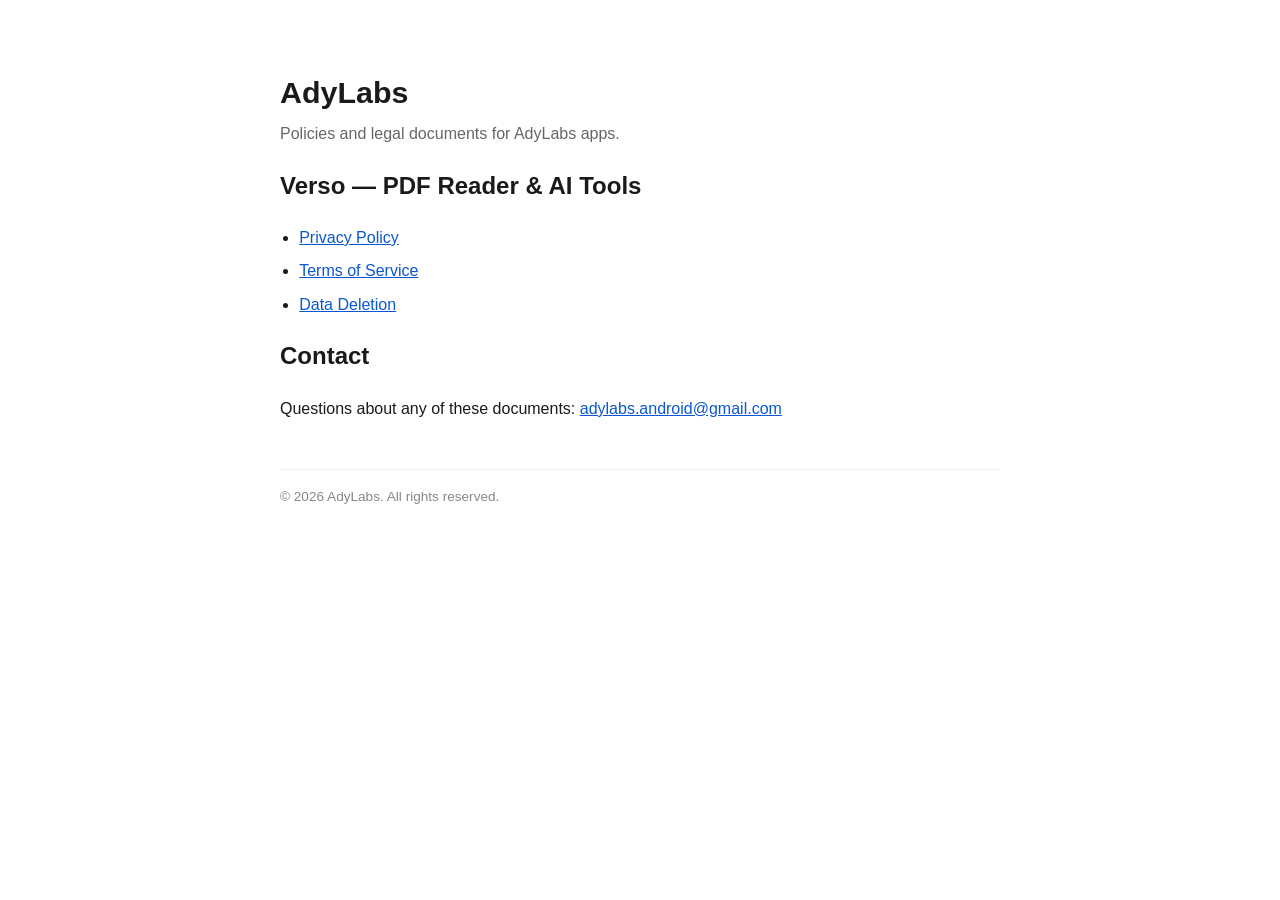
==== index.html @ 7531a104 "Add Verso policies: privacy policy, terms of service, data deletion" ====
<!DOCTYPE html>
<html lang="en">
<head>
<meta charset="utf-8">
<meta name="viewport" content="width=device-width, initial-scale=1">
<title>AdyLabs — Policies</title>
<style>
  body{font-family:-apple-system,BlinkMacSystemFont,"Segoe UI",Roboto,Helvetica,Arial,sans-serif;max-width:720px;margin:0 auto;padding:48px 24px;color:#1a1a1a;line-height:1.6}
  h1{font-size:1.9rem;margin-bottom:.25rem}
  .sub{color:#666;margin-top:0}
  ul{padding-left:1.2rem}
  li{margin:.5rem 0}
  a{color:#0b57d0}
  footer{margin-top:48px;color:#888;font-size:.85rem;border-top:1px solid #eee;padding-top:16px}
</style>
</head>
<body>
<h1>AdyLabs</h1>
<p class="sub">Policies and legal documents for AdyLabs apps.</p>

<h2>Verso — PDF Reader &amp; AI Tools</h2>
<ul>
  <li><a href="privacy-policy.html">Privacy Policy</a></li>
  <li><a href="terms-of-service.html">Terms of Service</a></li>
  <li><a href="data-deletion.html">Data Deletion</a></li>
</ul>

<h2>Contact</h2>
<p>Questions about any of these documents: <a href="mailto:adylabs.android@gmail.com">adylabs.android@gmail.com</a></p>

<footer>© 2026 AdyLabs. All rights reserved.</footer>
</body>
</html>
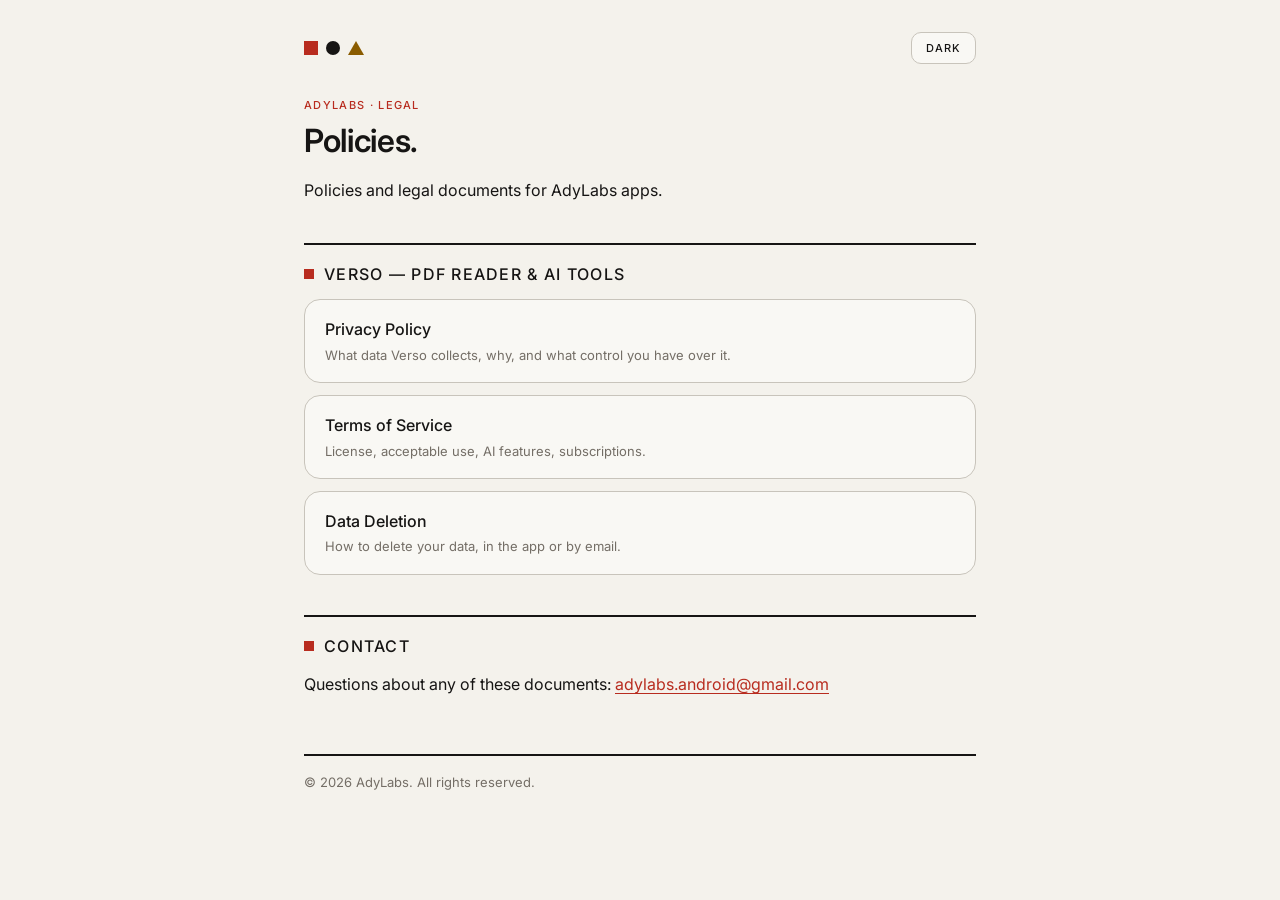
==== commit 8918f3a7: "Restyle policies with Verso Bauhaus theme (light + dark mode)" ====
--- a/index.html
+++ b/index.html
@@ -4,30 +4,44 @@
 <meta charset="utf-8">
 <meta name="viewport" content="width=device-width, initial-scale=1">
 <title>AdyLabs — Policies</title>
-<style>
-  body{font-family:-apple-system,BlinkMacSystemFont,"Segoe UI",Roboto,Helvetica,Arial,sans-serif;max-width:720px;margin:0 auto;padding:48px 24px;color:#1a1a1a;line-height:1.6}
-  h1{font-size:1.9rem;margin-bottom:.25rem}
-  .sub{color:#666;margin-top:0}
-  ul{padding-left:1.2rem}
-  li{margin:.5rem 0}
-  a{color:#0b57d0}
-  footer{margin-top:48px;color:#888;font-size:.85rem;border-top:1px solid #eee;padding-top:16px}
-</style>
+<script>(function(){var t=localStorage.getItem("theme");if(t)document.documentElement.dataset.theme=t})();</script>
+<link rel="preconnect" href="https://fonts.googleapis.com">
+<link rel="preconnect" href="https://fonts.gstatic.com" crossorigin>
+<link href="https://fonts.googleapis.com/css2?family=Inter:wght@400;500;600&display=swap" rel="stylesheet">
+<link rel="stylesheet" href="styles.css">
 </head>
 <body>
-<h1>AdyLabs</h1>
-<p class="sub">Policies and legal documents for AdyLabs apps.</p>
+<div class="page">
+<header class="topbar">
+  <div class="mark" aria-hidden="true"><span class="sq"></span><span class="ci"></span><span class="tri"></span></div>
+  <button class="theme-toggle" id="themeToggle" aria-label="Toggle dark mode">Dark</button>
+</header>
+
+<p class="eyebrow">AdyLabs · Legal</p>
+<h1>Policies.</h1>
+<p>Policies and legal documents for AdyLabs apps.</p>
 
 <h2>Verso — PDF Reader &amp; AI Tools</h2>
-<ul>
-  <li><a href="privacy-policy.html">Privacy Policy</a></li>
-  <li><a href="terms-of-service.html">Terms of Service</a></li>
-  <li><a href="data-deletion.html">Data Deletion</a></li>
+<ul class="doc-list">
+  <li><a href="privacy-policy.html">Privacy Policy
+    <span class="desc">What data Verso collects, why, and what control you have over it.</span></a></li>
+  <li><a href="terms-of-service.html">Terms of Service
+    <span class="desc">License, acceptable use, AI features, subscriptions.</span></a></li>
+  <li><a href="data-deletion.html">Data Deletion
+    <span class="desc">How to delete your data, in the app or by email.</span></a></li>
 </ul>
 
 <h2>Contact</h2>
 <p>Questions about any of these documents: <a href="mailto:adylabs.android@gmail.com">adylabs.android@gmail.com</a></p>
 
-<footer>© 2026 AdyLabs. All rights reserved.</footer>
+<footer><span>© 2026 AdyLabs. All rights reserved.</span></footer>
+</div>
+<script>
+var b=document.getElementById("themeToggle");
+function eff(){var t=document.documentElement.dataset.theme;return t||(matchMedia("(prefers-color-scheme: dark)").matches?"dark":"light")}
+function label(){b.textContent=eff()==="dark"?"Light":"Dark"}
+b.addEventListener("click",function(){var n=eff()==="dark"?"light":"dark";document.documentElement.dataset.theme=n;localStorage.setItem("theme",n);label()});
+label();
+</script>
 </body>
 </html>
--- a/styles.css
+++ b/styles.css
@@ -0,0 +1,256 @@
+/* AdyLabs policies — Bauhaus theme, matching the Verso app design system.
+   Light:  bg #F4F2EC  ink #161514  accent #B82C1F
+   Dark:   bg #141210  ink #E4DFD8  accent #E05040
+   Radii: cards 16, buttons 10, inputs 4. Eyebrows: 11px uppercase, tracked. */
+
+:root {
+  --bg: #F4F2EC;
+  --surface: #F9F8F4;
+  --surface-low: #EEEAE0;
+  --container: #E8E4DA;
+  --ink: #161514;
+  --ink-variant: #4A4640;
+  --muted: #746E66;
+  --outline: #C8C4BB;
+  --accent: #B82C1F;
+  --accent-soft: #F2D5D2;
+  --on-accent: #FFFFFF;
+  --gold: #8A5C00;
+  color-scheme: light;
+}
+
+:root[data-theme="dark"] {
+  --bg: #141210;
+  --surface: #1A1715;
+  --surface-low: #201D1A;
+  --container: #262220;
+  --ink: #E4DFD8;
+  --ink-variant: #9A9088;
+  --muted: #877F76;
+  --outline: #3A3530;
+  --accent: #E05040;
+  --accent-soft: #3A1C18;
+  --on-accent: #141210;
+  --gold: #D3A56A;
+  color-scheme: dark;
+}
+
+@media (prefers-color-scheme: dark) {
+  :root:not([data-theme="light"]) {
+    --bg: #141210;
+    --surface: #1A1715;
+    --surface-low: #201D1A;
+    --container: #262220;
+    --ink: #E4DFD8;
+    --ink-variant: #9A9088;
+    --muted: #877F76;
+    --outline: #3A3530;
+    --accent: #E05040;
+    --accent-soft: #3A1C18;
+    --on-accent: #141210;
+    --gold: #D3A56A;
+    color-scheme: dark;
+  }
+}
+
+* { box-sizing: border-box; }
+
+body {
+  margin: 0;
+  background: var(--bg);
+  color: var(--ink);
+  font-family: "Inter", -apple-system, BlinkMacSystemFont, "Segoe UI", Roboto, Helvetica, Arial, sans-serif;
+  font-size: 16px;
+  line-height: 1.65;
+  -webkit-font-smoothing: antialiased;
+}
+
+.page {
+  max-width: 720px;
+  margin: 0 auto;
+  padding: 32px 24px 48px;
+}
+
+/* ── Header: geometric mark + eyebrow + theme toggle ── */
+
+.topbar {
+  display: flex;
+  align-items: center;
+  justify-content: space-between;
+  margin-bottom: 32px;
+}
+
+.mark {
+  display: inline-flex;
+  align-items: center;
+  gap: 8px;
+}
+.mark .sq {
+  width: 14px; height: 14px;
+  background: var(--accent);
+}
+.mark .ci {
+  width: 14px; height: 14px;
+  border-radius: 999px;
+  background: var(--ink);
+}
+.mark .tri {
+  width: 0; height: 0;
+  border-left: 8px solid transparent;
+  border-right: 8px solid transparent;
+  border-bottom: 14px solid var(--gold);
+}
+
+.theme-toggle {
+  font-family: inherit;
+  font-size: 11px;
+  font-weight: 500;
+  letter-spacing: 0.1em;
+  text-transform: uppercase;
+  color: var(--ink);
+  background: var(--surface);
+  border: 1px solid var(--outline);
+  border-radius: 10px;
+  padding: 8px 14px;
+  cursor: pointer;
+}
+.theme-toggle:hover { background: var(--surface-low); }
+
+/* ── Type scale ── */
+
+.eyebrow {
+  font-size: 11px;
+  font-weight: 500;
+  letter-spacing: 0.12em;
+  text-transform: uppercase;
+  color: var(--accent);
+  margin: 0 0 8px;
+}
+
+h1 {
+  font-size: 32px;
+  line-height: 1.2;
+  font-weight: 600;
+  letter-spacing: -0.01em;
+  margin: 0 0 16px;
+}
+
+h2 {
+  font-size: 16px;
+  font-weight: 500;
+  letter-spacing: 0.08em;
+  text-transform: uppercase;
+  margin: 40px 0 12px;
+  padding-top: 16px;
+  border-top: 2px solid var(--ink);
+  display: flex;
+  align-items: baseline;
+  gap: 10px;
+}
+h2::before {
+  content: "";
+  width: 10px; height: 10px;
+  background: var(--accent);
+  flex: none;
+  align-self: center;
+}
+
+p { margin: 0 0 14px; color: var(--ink); }
+
+a { color: var(--accent); text-decoration-thickness: 1px; text-underline-offset: 3px; }
+a:hover { text-decoration-thickness: 2px; }
+
+ul, ol { padding-left: 1.25rem; margin: 0 0 14px; }
+li { margin: 6px 0; }
+li::marker { color: var(--accent); }
+
+strong { font-weight: 600; }
+
+code {
+  font-family: "GeistMono", ui-monospace, SFMono-Regular, Menlo, Consolas, monospace;
+  font-size: 0.88em;
+  background: var(--surface-low);
+  border: 1px solid var(--outline);
+  border-radius: 4px;
+  padding: 1px 5px;
+}
+
+/* ── Meta card (app: surface card, radius 16, outline) ── */
+
+.meta-card {
+  background: var(--surface);
+  border: 1px solid var(--outline);
+  border-radius: 16px;
+  padding: 16px 20px;
+  margin: 0 0 8px;
+  font-size: 14px;
+  line-height: 1.7;
+  color: var(--ink-variant);
+}
+.meta-card .mono {
+  font-family: "GeistMono", ui-monospace, SFMono-Regular, Menlo, Consolas, monospace;
+  font-size: 13px;
+}
+
+/* ── Tables ── */
+
+table {
+  border-collapse: collapse;
+  width: 100%;
+  font-size: 14px;
+  margin: 0 0 14px;
+  background: var(--surface);
+  border: 1px solid var(--outline);
+}
+th, td {
+  border: 1px solid var(--outline);
+  padding: 10px 12px;
+  text-align: left;
+  vertical-align: top;
+}
+th {
+  background: var(--container);
+  font-size: 11px;
+  font-weight: 500;
+  letter-spacing: 0.1em;
+  text-transform: uppercase;
+  color: var(--ink-variant);
+}
+
+/* ── Link list (index page): app-style list rows ── */
+
+.doc-list { list-style: none; padding: 0; margin: 0 0 14px; }
+.doc-list li { margin: 0 0 12px; }
+.doc-list a {
+  display: block;
+  background: var(--surface);
+  border: 1px solid var(--outline);
+  border-radius: 16px;
+  padding: 16px 20px;
+  text-decoration: none;
+  color: var(--ink);
+  font-weight: 500;
+}
+.doc-list a:hover { background: var(--surface-low); border-color: var(--ink); }
+.doc-list .desc {
+  display: block;
+  font-size: 13px;
+  font-weight: 400;
+  color: var(--muted);
+  margin-top: 2px;
+}
+
+/* ── Footer ── */
+
+footer {
+  margin-top: 56px;
+  padding-top: 16px;
+  border-top: 2px solid var(--ink);
+  font-size: 13px;
+  color: var(--muted);
+  display: flex;
+  justify-content: space-between;
+  flex-wrap: wrap;
+  gap: 8px;
+}
+footer a { color: var(--ink-variant); }
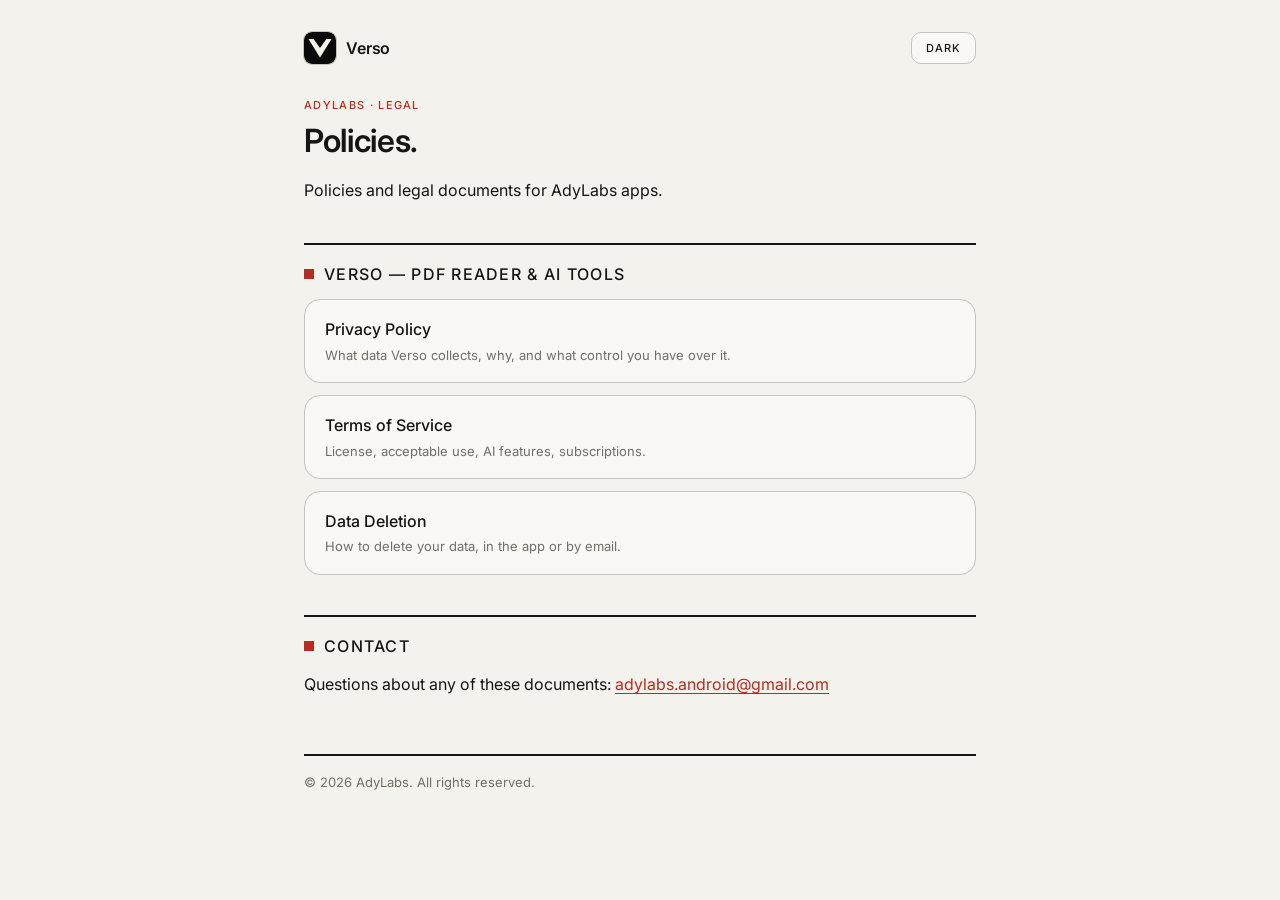
==== commit 118b98b7: "Replace generic mark with Verso app logo (V tile + wordmark)" ====
--- a/index.html
+++ b/index.html
@@ -13,7 +13,13 @@
 <body>
 <div class="page">
 <header class="topbar">
-  <div class="mark" aria-hidden="true"><span class="sq"></span><span class="ci"></span><span class="tri"></span></div>
+  <a class="brand" href="index.html" aria-label="Verso home">
+    <svg class="logo" viewBox="0 0 100 100" width="32" height="32" aria-hidden="true">
+      <rect width="100" height="100" rx="24" fill="#0A0A0A"/>
+      <path d="M14 22 L30 22 L50 50 L70 22 L86 22 L50 80 Z" fill="#F5F1E8"/>
+    </svg>
+    <span class="wordmark">Verso</span>
+  </a>
   <button class="theme-toggle" id="themeToggle" aria-label="Toggle dark mode">Dark</button>
 </header>
 
--- a/styles.css
+++ b/styles.css
@@ -80,25 +80,23 @@
   margin-bottom: 32px;
 }
 
-.mark {
+.brand {
   display: inline-flex;
   align-items: center;
-  gap: 8px;
-}
-.mark .sq {
-  width: 14px; height: 14px;
-  background: var(--accent);
-}
-.mark .ci {
-  width: 14px; height: 14px;
-  border-radius: 999px;
-  background: var(--ink);
-}
-.mark .tri {
-  width: 0; height: 0;
-  border-left: 8px solid transparent;
-  border-right: 8px solid transparent;
-  border-bottom: 14px solid var(--gold);
+  gap: 10px;
+  text-decoration: none;
+  color: var(--ink);
+}
+.brand .logo {
+  display: block;
+  border-radius: 8px;
+  /* keeps the dark icon tile visible on the dark background */
+  box-shadow: 0 0 0 1px var(--outline);
+}
+.brand .wordmark {
+  font-size: 16px;
+  font-weight: 600;
+  letter-spacing: -0.01em;
 }
 
 .theme-toggle {
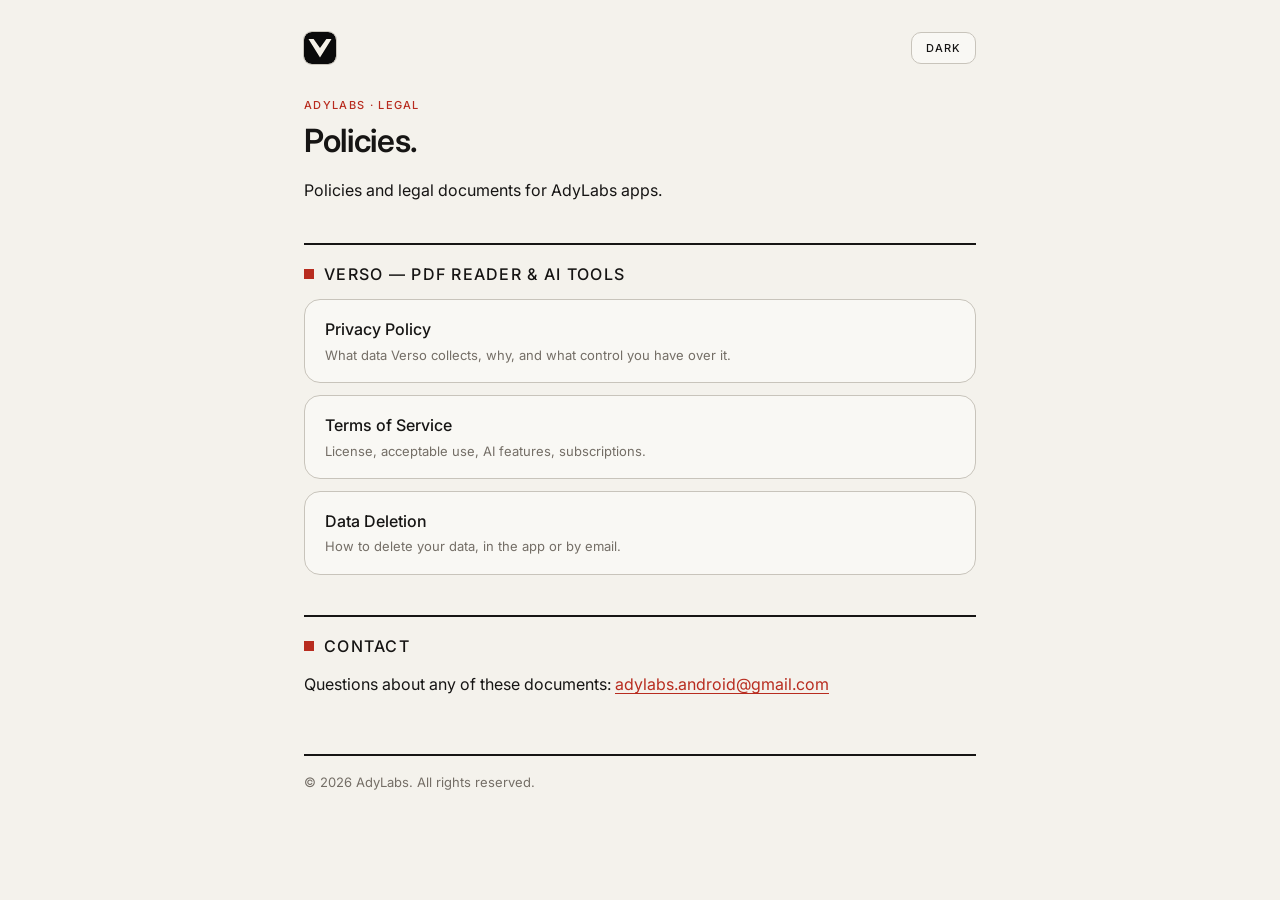
==== commit 9e755592: "Logo only in header — drop wordmark text" ====
--- a/index.html
+++ b/index.html
@@ -18,7 +18,6 @@
       <rect width="100" height="100" rx="24" fill="#0A0A0A"/>
       <path d="M14 22 L30 22 L50 50 L70 22 L86 22 L50 80 Z" fill="#F5F1E8"/>
     </svg>
-    <span class="wordmark">Verso</span>
   </a>
   <button class="theme-toggle" id="themeToggle" aria-label="Toggle dark mode">Dark</button>
 </header>
--- a/styles.css
+++ b/styles.css
@@ -93,11 +93,6 @@
   /* keeps the dark icon tile visible on the dark background */
   box-shadow: 0 0 0 1px var(--outline);
 }
-.brand .wordmark {
-  font-size: 16px;
-  font-weight: 600;
-  letter-spacing: -0.01em;
-}
 
 .theme-toggle {
   font-family: inherit;
